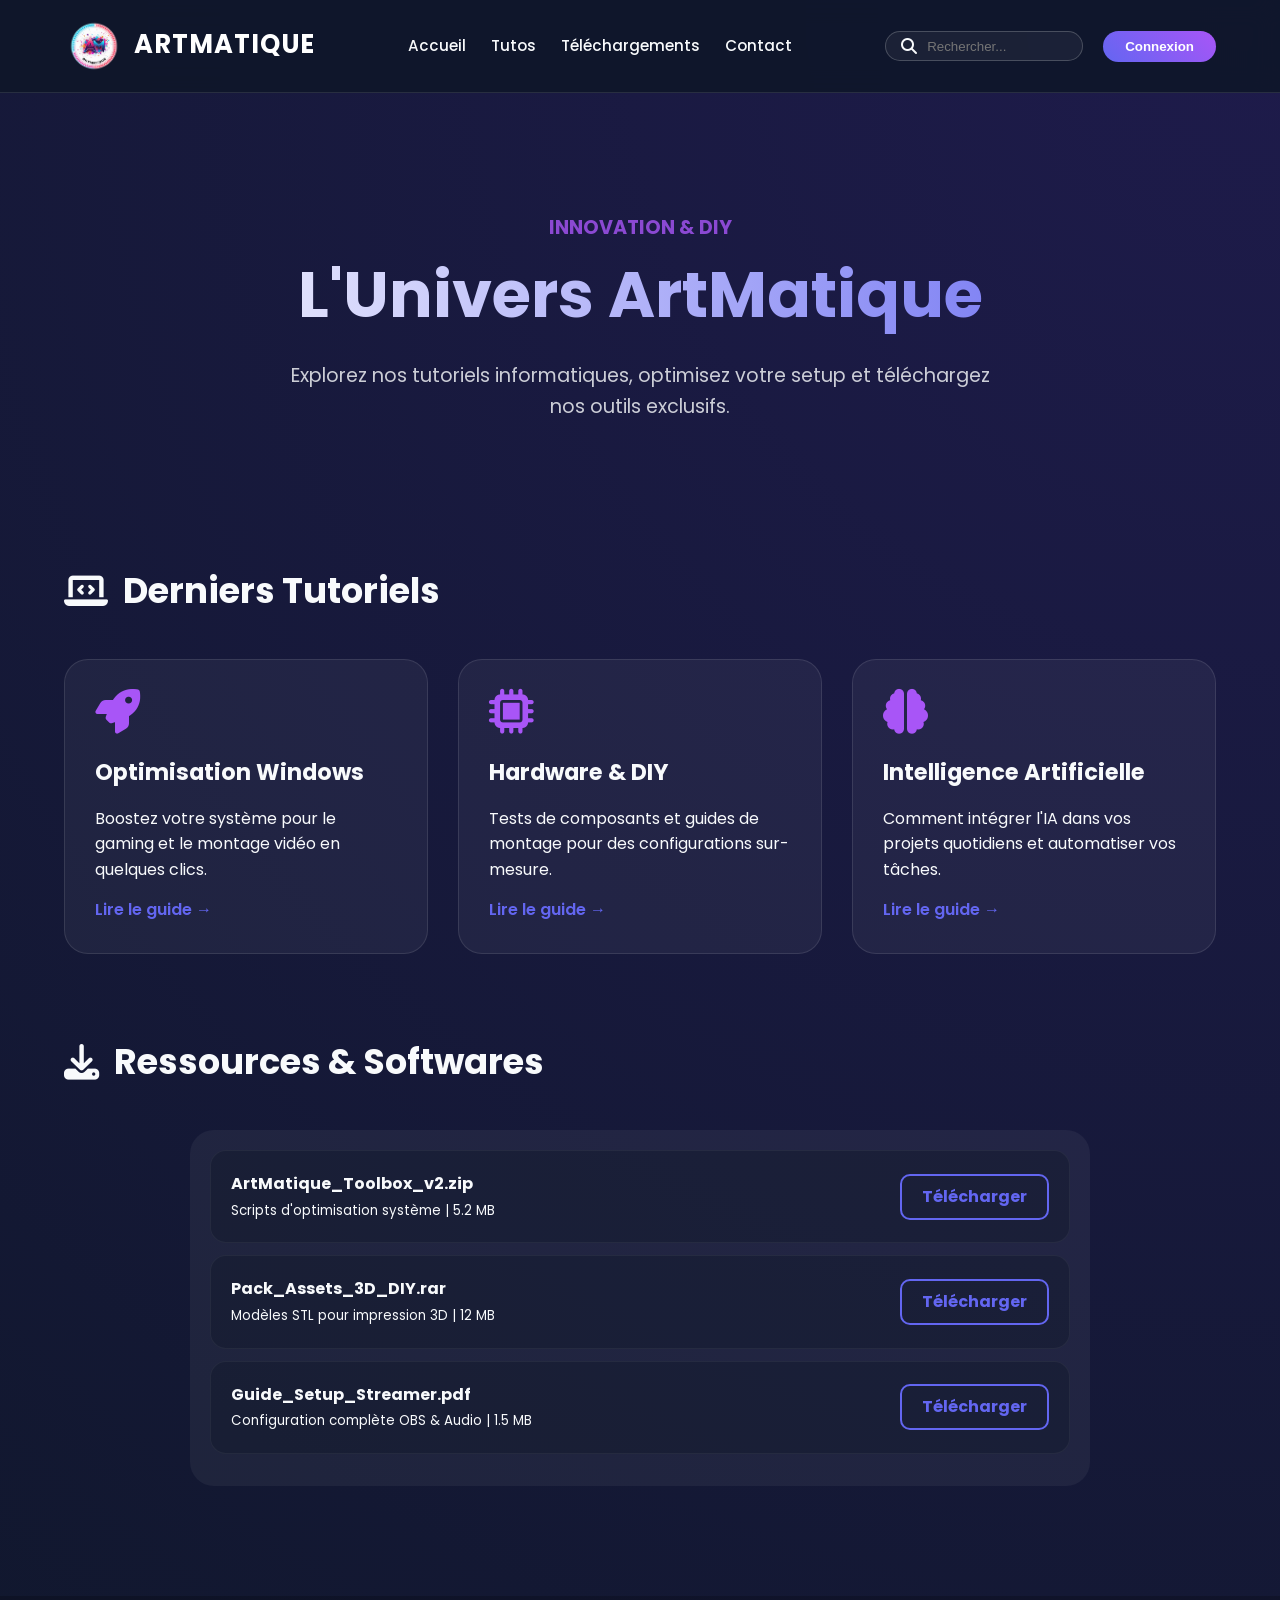
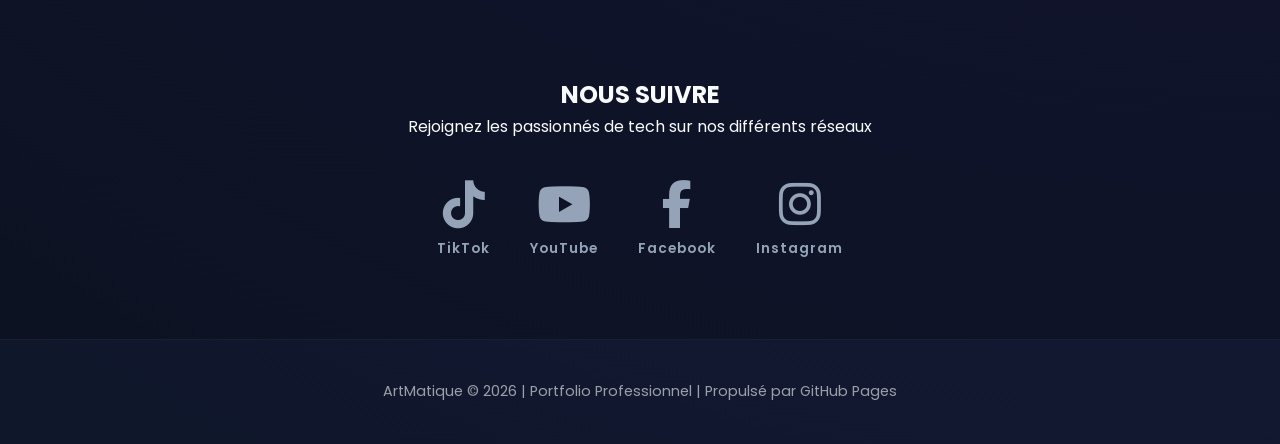
==== index.html @ 679d58e5 "index.html" ====
<!DOCTYPE html>
<html lang="fr">
<head>
    <meta charset="UTF-8">
    <meta name="description" content="ArtMatique - Tutoriels informatiques, optimisation PC, logiciels et ressources gratuites.">
    <meta name="keywords" content="informatique, tutoriel, windows, optimisation pc, logiciels, tech Sénégal">
    <meta name="author" content="ArtMatique">
    <meta name="viewport" content="width=device-width, initial-scale=1.0">
    <title>ArtMatique</title>
    
    <link rel="stylesheet" href="https://cdnjs.cloudflare.com/ajax/libs/font-awesome/6.4.0/css/all.min.css">
    <link href="https://fonts.googleapis.com/css2?family=Poppins:wght@300;400;600;700&display=swap" rel="stylesheet">
    <link rel="stylesheet" href="css/style.css">
</head> 
<body>

<header>
    <div class="logo">
        <a href="index.html" title = "logo_artmatique" ><img src="assets/logo_1.png" alt="Logo" class="logo-img"></a><span>ArtMatique</span>
    </div>
    <nav>
        <ul>
            <li><a href="index.html">Accueil</a></li>
            <li><a href="tutos.html">Tutos</a></li>
            <li><a href="downloads.html">Téléchargements</a></li>
            <li><a href="contact.html">Contact</a></li>
        </ul>
    </nav>
    <div class="nav-tools">
        <div class="search-box">
            <i class="fas fa-search"></i>
            <input type="text" placeholder="Rechercher...">
        </div>
        <button class="btn-login">Connexion</button>
    </div>
</header>

<section class="hero">
    <p style="color: var(--secondary); font-weight: 700; text-transform: uppercase;">Innovation & DIY</p>
    <h1>L'Univers ArtMatique</h1>
    <p>Explorez nos tutoriels informatiques, optimisez votre setup et téléchargez nos outils exclusifs.</p>
</section>

<div class="container">
    
    <h2 class="section-title" id="tutos"><i class="fas fa-laptop-code"></i> Derniers Tutoriels</h2>
    <div class="grid_main">
        <div class="card">
            <i class="fas fa-rocket"></i>
            <h3>Optimisation Windows</h3>
            <p>Boostez votre système pour le gaming et le montage vidéo en quelques clics.</p>
            <a href="#" style="color:var(--primary); text-decoration:none; margin-top:15px; display:block; font-weight:600;">Lire le guide →</a>
        </div>
        <div class="card">
            <i class="fas fa-microchip"></i>
            <h3>Hardware & DIY</h3>
            <p>Tests de composants et guides de montage pour des configurations sur-mesure.</p>
            <a href="#" style="color:var(--primary); text-decoration:none; margin-top:15px; display:block; font-weight:600;">Lire le guide →</a>
        </div>
        <div class="card">
            <i class="fas fa-brain"></i>
            <h3>Intelligence Artificielle</h3>
            <p>Comment intégrer l'IA dans vos projets quotidiens et automatiser vos tâches.</p>
            <a href="#" style="color:var(--primary); text-decoration:none; margin-top:15px; display:block; font-weight:600;">Lire le guide →</a>
        </div>
    </div>

    <h2 class="section-title" id="downloads" style="margin-top: 80px;"><i class="fas fa-download"></i> Ressources & Softwares</h2>
    <div class="download-container">
        <div class="dl-item">
            <div>
                <strong>ArtMatique_Toolbox_v2.zip</strong><br>
                <small>Scripts d'optimisation système | 5.2 MB</small>
            </div>
            <a href="#" class="btn-action">Télécharger</a>
        </div>
        <div class="dl-item">
            <div>
                <strong>Pack_Assets_3D_DIY.rar</strong><br>
                <small>Modèles STL pour impression 3D | 12 MB</small>
            </div>
            <a href="#" class="btn-action">Télécharger</a>
        </div>
        <div class="dl-item">
            <div>
                <strong>Guide_Setup_Streamer.pdf</strong><br>
                <small>Configuration complète OBS & Audio | 1.5 MB</small>
            </div>
            <a href="#" class="btn-action">Télécharger</a>
        </div>
    </div>

</div>

<section class="social-section" id="contact">
    <h2>NOUS SUIVRE</h2>
    <p>Rejoignez les passionnés de tech sur nos différents réseaux</p>
    <div class="social-links">
        <a href="#" class="social-icon tiktok">
            <i class="fab fa-tiktok"></i>
            <span>TikTok</span>
        </a>
        <a href="#" class="social-icon youtube">
            <i class="fab fa-youtube"></i>
            <span>YouTube</span>
        </a>
        <a href="#" class="social-icon facebook">
            <i class="fab fa-facebook-f"></i>
            <span>Facebook</span>
        </a>
        <a href="#" class="social-icon instagram">
            <i class="fab fa-instagram"></i>
            <span>Instagram</span>
        </a>
    </div>
</section>

<footer>
    <p>ArtMatique &copy; 2026 | Portfolio Professionnel | Propulsé par GitHub Pages</p>
</footer>

</body>
</html>
---- css/style.css ----
:root {
            --primary: #6366f1; 
            --secondary: #a855f7; 
            --dark: #0f172a;
            --glass: rgba(255, 255, 255, 0.05);
            --text: #f8fafc;
            --transition: all 0.3s ease;
        }

        * { box-sizing: border-box; margin: 0; padding: 0; }

        body {
            font-family: 'Poppins', sans-serif;
            background: radial-gradient(circle at top right, #1e1b4b, #0f172a);
            color: var(--text);
            min-height: 100vh;
            line-height: 1.6;
                    /*sl*/
        }

        /* --- NAVIGATION --- */
        header {
            background: rgba(15, 23, 42, 0.9);
            backdrop-filter: blur(12px);
            padding: 1rem 5%;
            display: flex;
            justify-content: space-between;
            align-items: center;
            position: sticky;
            top: 0;
            z-index: 1000;
            border-bottom: 1px solid rgba(255,255,255,0.1);
        }

        .logo { font-size: 1.6rem; font-weight: 700; color: var(--primary); text-transform: uppercase; letter-spacing: 1px; }
        .logo span { color: white; }

        nav ul { display: flex; list-style: none; gap: 25px; align-items: center; }
        nav a { text-decoration: none; color: var(--text); font-size: 0.95rem; font-weight: 500; transition: var(--transition); }
        nav a:hover { color: var(--primary); }

        .nav-tools { display: flex; align-items: center; gap: 20px; }

        .search-box {
            position: relative;
            background: var(--glass);
            border-radius: 25px;
            padding: 6px 15px;
            display: flex;
            align-items: center;
            border: 1px solid rgba(255,255,255,0.2);
        }
        .search-box input {
            background: transparent;
            border: none;
            color: white;
            outline: none;
            margin-left: 10px;
            width: 140px;
        }

        .btn-login {
            background: linear-gradient(45deg, var(--primary), var(--secondary));
            padding: 8px 22px;
            border-radius: 25px;
            font-weight: 600;
            border: none;
            color: white;
            cursor: pointer;
            transition: var(--transition);
        }
        .btn-login:hover { transform: scale(1.05); box-shadow: 0 0 15px rgba(99, 102, 241, 0.4); }

        /* --- HERO SECTION --- */
        .hero {
            padding: 120px 5% 80px;
            text-align: center;
            background: url('https://www.transparenttextures.com/patterns/carbon-fibre.png');
        }
        .hero h1 { font-size: 4rem; margin-bottom: 15px; background: linear-gradient(to right, #fff, var(--primary)); -webkit-background-clip: text; -webkit-text-fill-color: transparent; }
        .hero p { font-size: 1.2rem; opacity: 0.8; max-width: 700px; margin: 0 auto; }

        /* --- CONTENU --- */
        .container { padding: 60px 5%; }
        .section-title { margin-bottom: 40px; font-size: 2.2rem; display: flex; align-items: center; gap: 15px; }

        .grid_main {
            display: grid;
            grid-template-columns: repeat(auto-fit, minmax(320px, 1fr));
            gap: 30px;
                    
        }

        .card {
            background: var(--glass);
            border: 1px solid rgba(255,255,255,0.1);
            border-radius: 24px;
            padding: 30px;
            transition: var(--transition);
        }
        .card:hover {
            transform: translateY(-10px);
            background: rgba(255, 255, 255, 0.08);
            border-color: var(--primary);
        }
        .card i { font-size: 2.8rem; color: var(--secondary); margin-bottom: 20px; display: block; }
        .card h3 { margin-bottom: 15px; font-size: 1.4rem; }

        /* --- DOWNLOADS ---- */
        .download-container {
            background: var(--glass);
            border-radius: 24px;
            padding: 20px;
            max-width: 900px;
            margin: 0 auto;
        }
        .dl-item {
            display: flex;
            justify-content: space-between;
            align-items: center;
            background: rgba(15, 23, 42, 0.4);
            padding: 20px;
            border-radius: 16px;
            margin-bottom: 12px;
            border: 1px solid rgba(255,255,255,0.05);
            transition: 0.3s;
        }
        .dl-item:hover { border-color: var(--secondary); }
        .btn-action {
            color: var(--primary);
            text-decoration: none;
            font-weight: 700;
            border: 2px solid var(--primary);
            padding: 8px 20px;
            border-radius: 10px;
            transition: var(--transition);
        }
        .btn-action:hover { background: var(--primary); color: white; }

        /* --- NOUS SUIVRE --- */
        .social-section {
            text-align: center;
            padding: 80px 5%;
            background: rgba(0, 0, 0, 0.2);
            margin-top: 50px;
        }
        .social-links {
            display: flex;
            justify-content: center;
            flex-wrap: wrap;
            gap: 40px;
            margin-top: 40px;
        }
        .social-icon {
            display: flex;
            flex-direction: column;
            align-items: center;
            text-decoration: none;
            color: #94a3b8;
            transition: all 0.4s cubic-bezier(0.175, 0.885, 0.32, 1.275);
        }
        .social-icon i { font-size: 3rem; margin-bottom: 10px; }
        .social-icon span { font-size: 0.85rem; font-weight: 600; letter-spacing: 1px; }

        .social-icon:hover { transform: translateY(-10px) scale(1.1); }
        .tiktok:hover { color: #ff0050; }
        .youtube:hover { color: #ff0000; }
        .facebook:hover { color: #1877f2; }
        .instagram:hover { color: #e1306c; }

        /* --- FOOTER --- */
        footer {
            text-align: center;
            padding: 40px;
            border-top: 1px solid var(--glass);
            font-size: 0.9rem;
            opacity: 0.6;
        }

        /* Mobile Optimization */
       /* --- SECTION TUTOS (CORRECTION) --- */

/* Conteneur principal des vidéos */
.grid {
    display: flex;
    flex-direction: column; /* Aligne verticalement */
    gap: 50px;
    max-width: 900px; /* Un peu plus large pour que la vidéo respire */
    margin: 40px auto;
}

/* La carte Tuto */
.grid .card {
    background: rgba(255, 255, 255, 0.03);
    backdrop-filter: blur(10px);
    border: 1px solid rgba(255, 255, 255, 0.08);
    border-radius: 30px;
    padding: 40px; /* Plus d'espace interne */
    width: 100%;
    transition: var(--transition);
}

.grid .card:hover {
    transform: translateY(-5px);
    background: rgba(255, 255, 255, 0.06);
    border-color: var(--primary);
    box-shadow: 0 20px 40px rgba(0, 0, 0, 0.4);
}

/* Taille de la vidéo */
.video-container {
    position: relative;
    padding-bottom: 56.25%; /* Ratio 16:9 */
    height: 0;
    overflow: hidden;
    border-radius: 20px;
    margin-bottom: 25px;
    box-shadow: 0 10px 30px rgba(0, 0, 0, 0.5);
}

.video-container iframe {
    position: absolute;
    top: 0; left: 0;
    width: 100%; height: 100%;
    border: none;
}

/* Badge de catégorie */
.tag {
    background: linear-gradient(45deg, var(--primary), var(--secondary));
    color: white;
    font-size: 0.75rem;
    padding: 6px 15px;
    border-radius: 50px;
    text-transform: uppercase;
    font-weight: 700;
    display: inline-block;
    margin-bottom: 15px;
}

/* Texte */
.card-content h3 {
    color: #fff;
    font-size: 1.8rem;
    margin-bottom: 15px;
}

.card-content p {
    font-size: 1.05rem;
    color: #cbd5e1;
    margin-bottom: 30px;
    line-height: 1.8;
}

/* BOUTON YOUTUBE (ALIGNEMENT CORRIGÉ) */
.grid .btn-action {
    display: inline-flex; /* Utilise flex pour aligner l'icône et le texte */
    align-items: center;  /* Aligne verticalement au centre */
    justify-content: center;
    gap: 12px;           /* Espace entre l'icône et le texte */
    background: transparent;
    color: var(--primary);
    border: 2px solid var(--primary);
    padding: 12px 28px;
    border-radius: 12px;
    text-decoration: none;
    font-weight: 700;
    transition: var(--transition);
}

.grid .btn-action i {
    font-size: 1.2rem;   /* Taille de l'icône YouTube */
    color: inherit;      /* Prend la couleur du bouton */
    margin-bottom: 0;    /* Supprime la marge du bas qui décalait tout */
    display: inline-block;
}

.grid .btn-action:hover {
    background: var(--primary);
    color: white;
    transform: scale(1.02);
}

/* Logo */
.logo-img {
    height: 60px; /* Réduit à 60px car 120px cassait probablement ton header */
    vertical-align: middle;
    margin-right: 10px;
}

/* Mobile */
@media (max-width: 768px) {
    .grid { padding: 0 10px; }
    .grid .card { padding: 20px; }
    .card-content h3 { font-size: 1.4rem; }
}
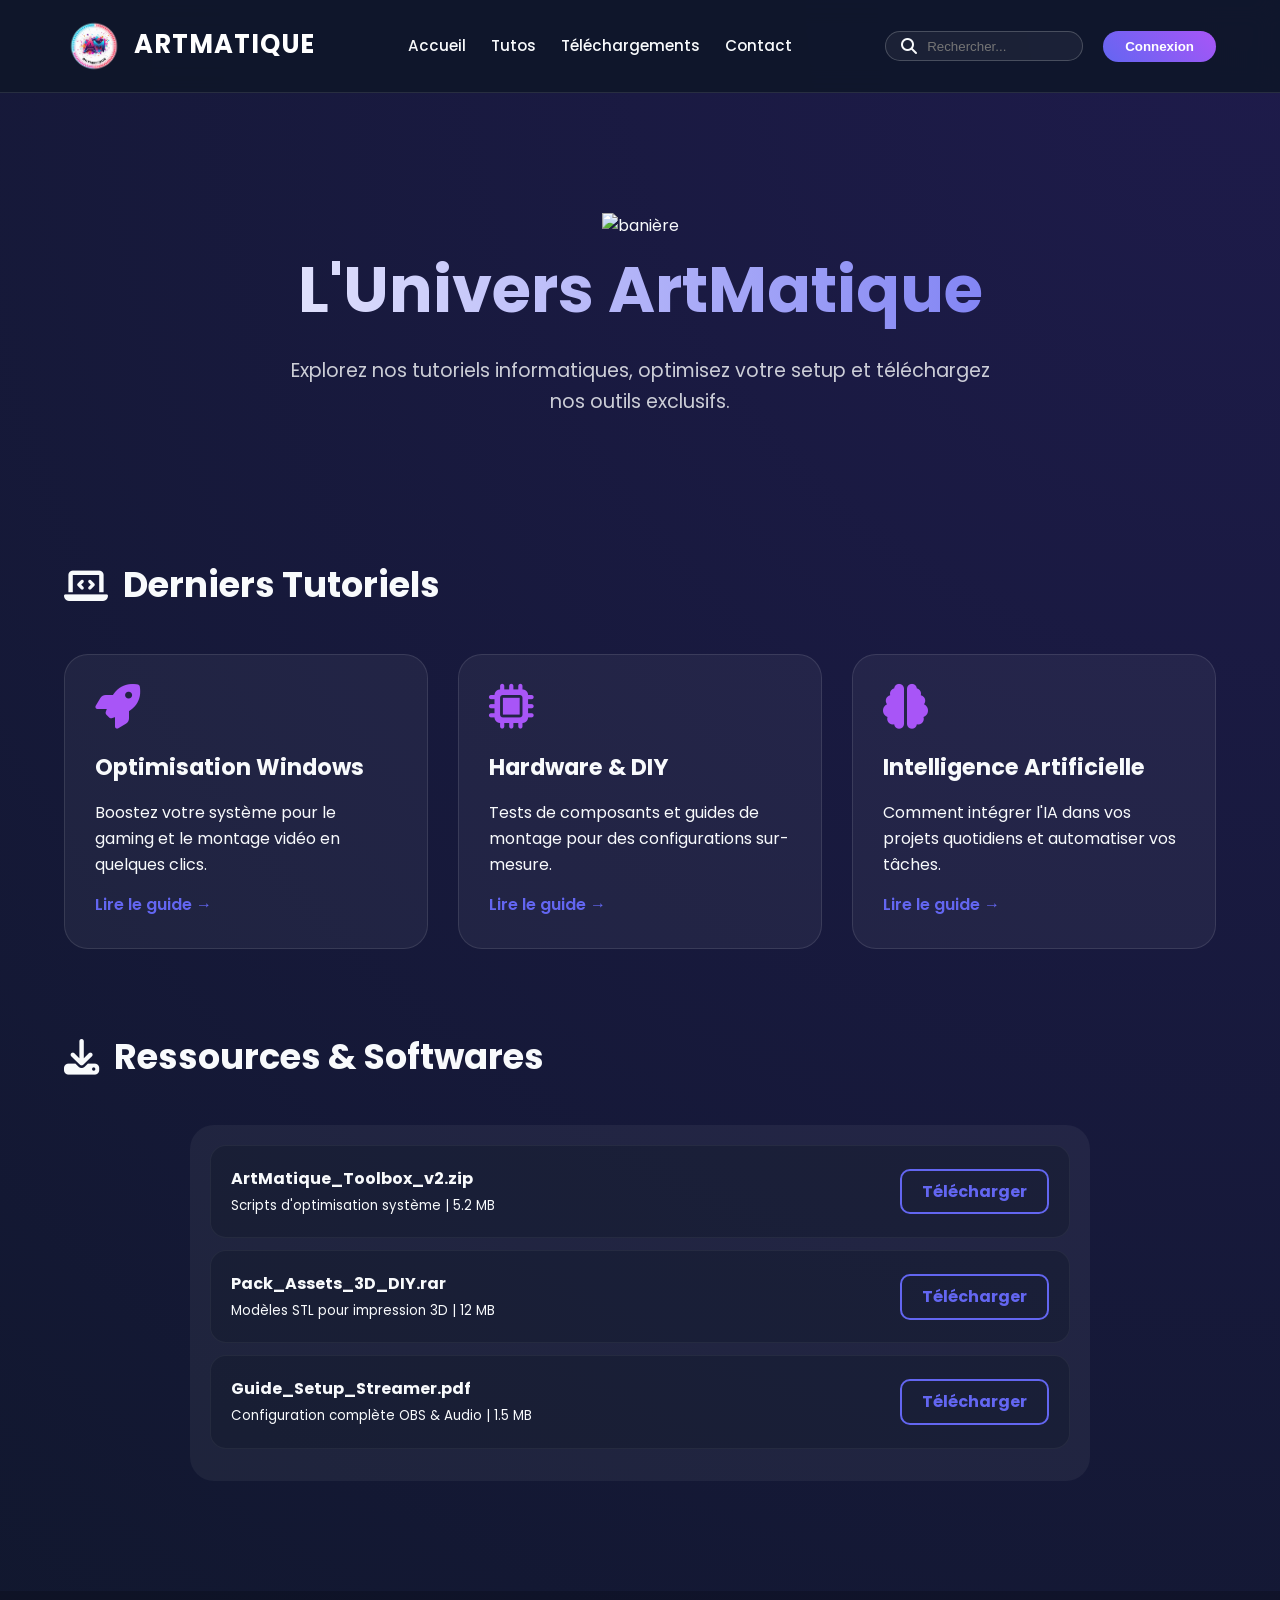
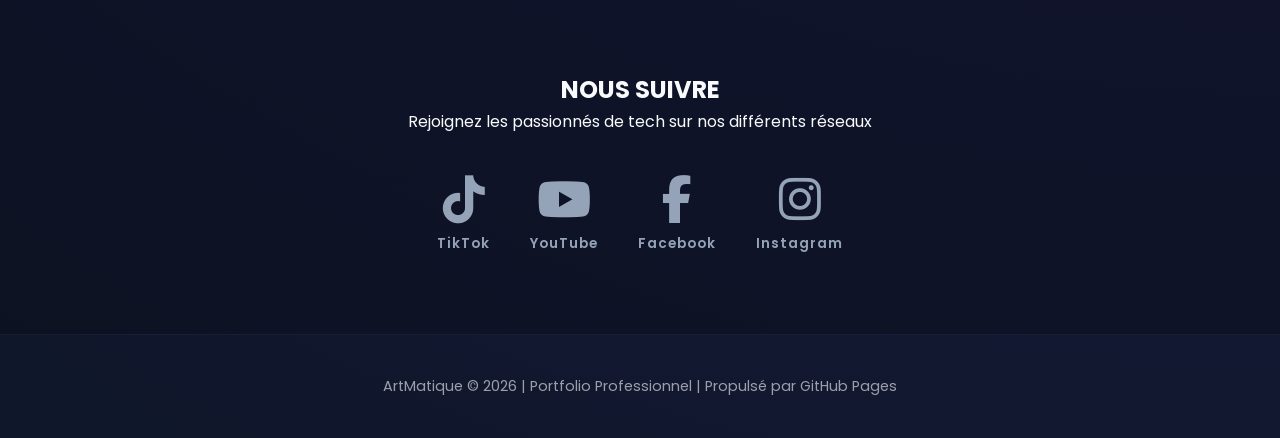
==== commit 1e423ef4: "Fix image source for hero section banner" ====
--- a/index.html
+++ b/index.html
@@ -6,7 +6,8 @@
     <meta name="keywords" content="informatique, tutoriel, windows, optimisation pc, logiciels, tech Sénégal">
     <meta name="author" content="ArtMatique">
     <meta name="viewport" content="width=device-width, initial-scale=1.0">
-    <title>ArtMatique</title>
+    <meta name="google-site-verification" content="CcK7PW3q4eCHnU6sGk1ZjInFiMDiixzeIgjHtxkePN4" />
+        <title>ArtMatique</title>
     
     <link rel="stylesheet" href="https://cdnjs.cloudflare.com/ajax/libs/font-awesome/6.4.0/css/all.min.css">
     <link href="https://fonts.googleapis.com/css2?family=Poppins:wght@300;400;600;700&display=swap" rel="stylesheet">
@@ -36,8 +37,7 @@
 </header>
 
 <section class="hero">
-    <p style="color: var(--secondary); font-weight: 700; text-transform: uppercase;">Innovation & DIY</p>
-    <h1>L'Univers ArtMatique</h1>
+<img src="assets/banierre.jpg" alt="banière" class="banniere-img"><h1>L'Univers ArtMatique</h1>
     <p>Explorez nos tutoriels informatiques, optimisez votre setup et téléchargez nos outils exclusifs.</p>
 </section>
 
@@ -96,11 +96,11 @@
     <h2>NOUS SUIVRE</h2>
     <p>Rejoignez les passionnés de tech sur nos différents réseaux</p>
     <div class="social-links">
-        <a href="#" class="social-icon tiktok">
+        <a href="https://tiktok.com/@diangando1" class="social-icon tiktok">
             <i class="fab fa-tiktok"></i>
             <span>TikTok</span>
         </a>
-        <a href="#" class="social-icon youtube">
+        <a href="https://www.youtube.com/@Mekartronique" class="social-icon youtube">
             <i class="fab fa-youtube"></i>
             <span>YouTube</span>
         </a>
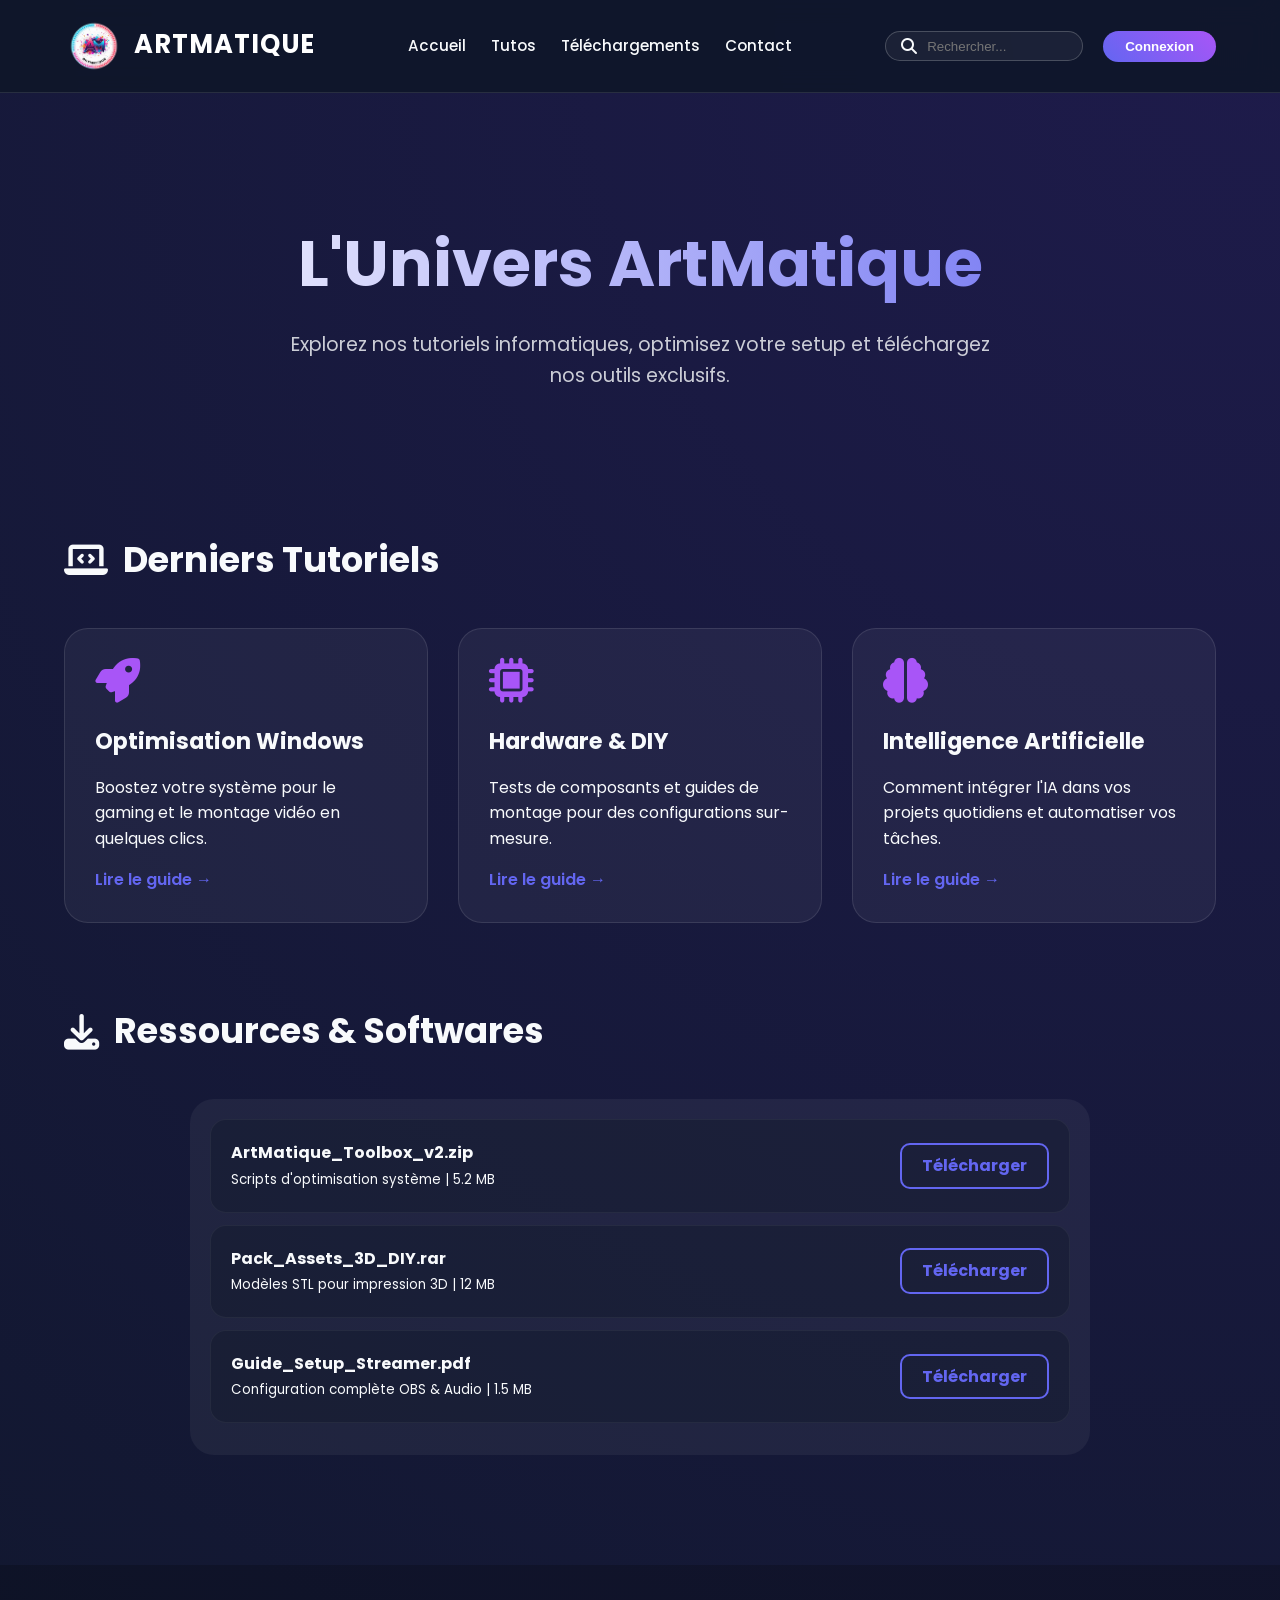
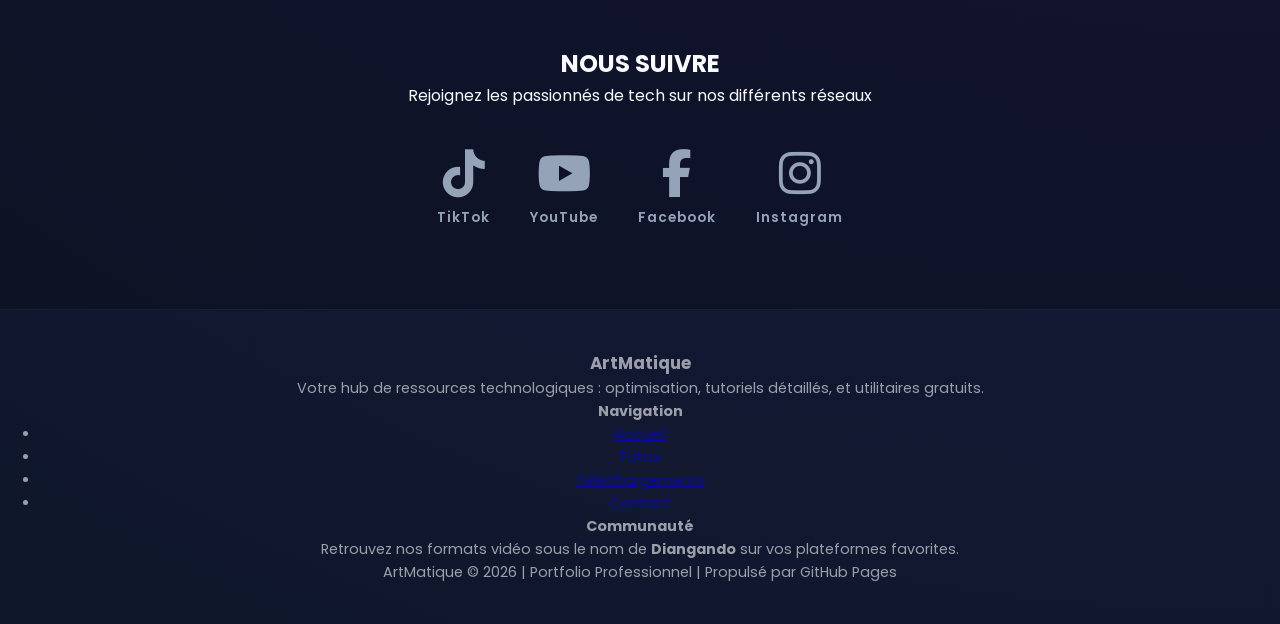
==== commit 9b189e64: "Revamp footer and hero section in index.html Updated footer and hero section with new content and st" ====
--- a/index.html
+++ b/index.html
@@ -7,7 +7,7 @@
     <meta name="author" content="ArtMatique">
     <meta name="viewport" content="width=device-width, initial-scale=1.0">
     <meta name="google-site-verification" content="CcK7PW3q4eCHnU6sGk1ZjInFiMDiixzeIgjHtxkePN4" />
-        <title>ArtMatique</title>
+    <title>ArtMatique</title>
     
     <link rel="stylesheet" href="https://cdnjs.cloudflare.com/ajax/libs/font-awesome/6.4.0/css/all.min.css">
     <link href="https://fonts.googleapis.com/css2?family=Poppins:wght@300;400;600;700&display=swap" rel="stylesheet">
@@ -17,7 +17,7 @@
 
 <header>
     <div class="logo">
-        <a href="index.html" title = "logo_artmatique" ><img src="assets/logo_1.png" alt="Logo" class="logo-img"></a><span>ArtMatique</span>
+        <a href="index.html" title="logo_artmatique"><img src="assets/logo_1.png" alt="Logo" class="logo-img"></a><span>ArtMatique</span>
     </div>
     <nav>
         <ul>
@@ -36,9 +36,12 @@
     </div>
 </header>
 
+<!-- Section Hero avec gestion de la bannière en arrière-plan -->
 <section class="hero">
-<img src="assets/banierre.jpg" alt="banière" class="banniere-img"><h1>L'Univers ArtMatique</h1>
-    <p>Explorez nos tutoriels informatiques, optimisez votre setup et téléchargez nos outils exclusifs.</p>
+    <div class="hero-content">
+        <h1>L'Univers ArtMatique</h1>
+        <p>Explorez nos tutoriels informatiques, optimisez votre setup et téléchargez nos outils exclusifs.</p>
+    </div>
 </section>
 
 <div class="container">
@@ -115,8 +118,30 @@
     </div>
 </section>
 
-<footer>
-    <p>ArtMatique &copy; 2026 | Portfolio Professionnel | Propulsé par GitHub Pages</p>
+<!-- Footer Nouveau et Plus Cool -->
+<footer class="main-footer">
+    <div class="footer-container">
+        <div class="footer-brand">
+            <h3>ArtMatique</h3>
+            <p>Votre hub de ressources technologiques : optimisation, tutoriels détaillés, et utilitaires gratuits.</p>
+        </div>
+        <div class="footer-links">
+            <h4>Navigation</h4>
+            <ul>
+                <li><a href="index.html">Accueil</a></li>
+                <li><a href="tutos.html">Tutos</a></li>
+                <li><a href="downloads.html">Téléchargements</a></li>
+                <li><a href="contact.html">Contact</a></li>
+            </ul>
+        </div>
+        <div class="footer-community">
+            <h4>Communauté</h4>
+            <p>Retrouvez nos formats vidéo sous le nom de <strong>Diangando</strong> sur vos plateformes favorites.</p>
+        </div>
+    </div>
+    <div class="footer-bottom">
+        <p>ArtMatique &copy; 2026 | Portfolio Professionnel | Propulsé par GitHub Pages</p>
+    </div>
 </footer>
 
 </body>
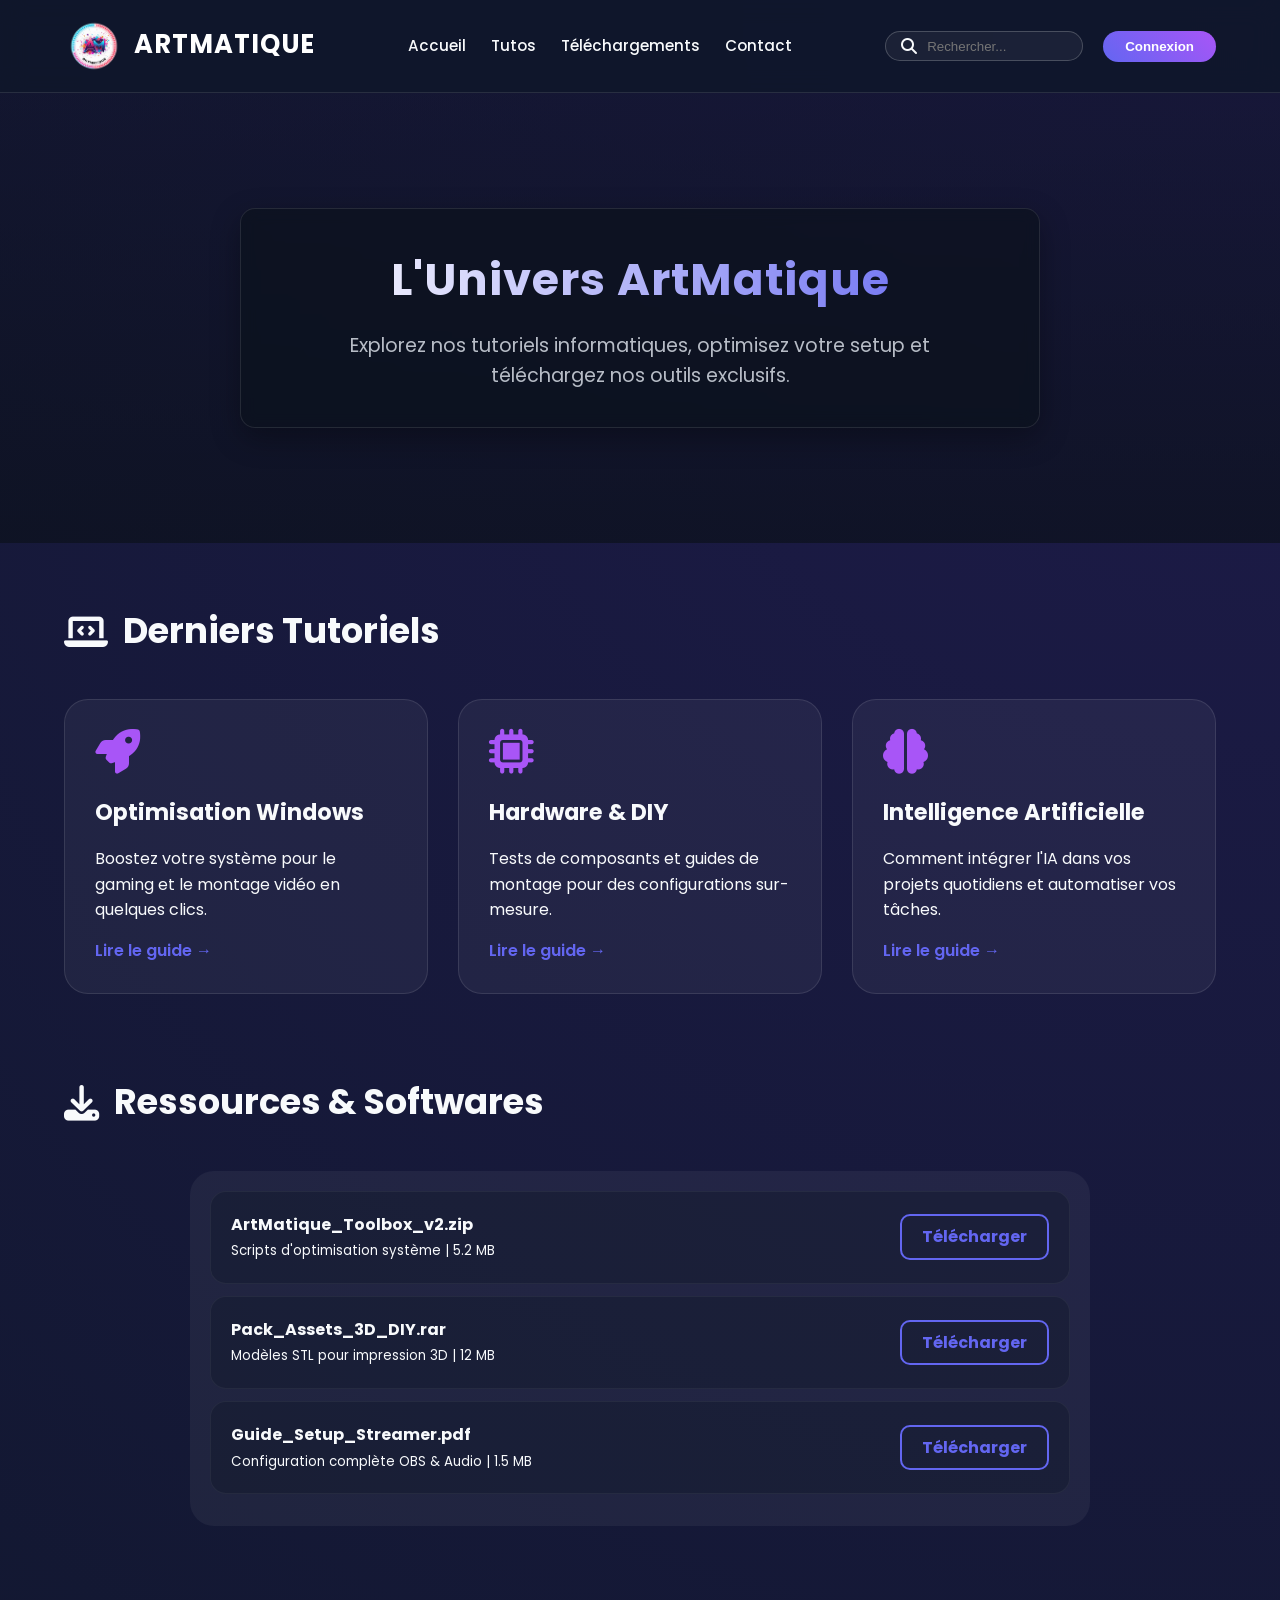
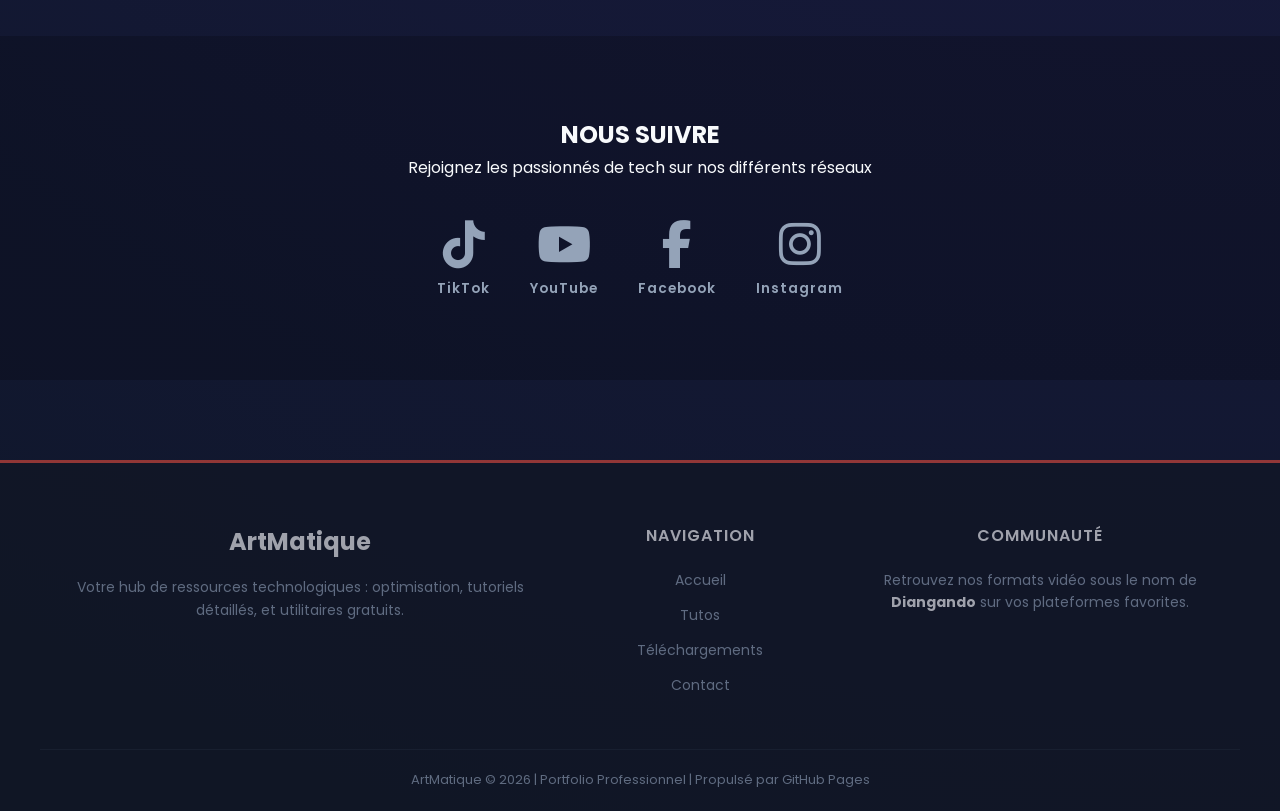
==== commit 57a913f7: "Update index.html" ====
--- a/index.html
+++ b/index.html
@@ -7,6 +7,8 @@
     <meta name="author" content="ArtMatique">
     <meta name="viewport" content="width=device-width, initial-scale=1.0">
     <meta name="google-site-verification" content="CcK7PW3q4eCHnU6sGk1ZjInFiMDiixzeIgjHtxkePN4" />
+    <script async src="https://pagead2.googlesyndication.com/pagead/js/adsbygoogle.js?client=ca-pub-4691083985046231"
+     crossorigin="anonymous"></script>
     <title>ArtMatique</title>
     
     <link rel="stylesheet" href="https://cdnjs.cloudflare.com/ajax/libs/font-awesome/6.4.0/css/all.min.css">
--- a/css/style.css
+++ b/css/style.css
@@ -252,7 +252,7 @@
     line-height: 1.8;
 }
 
-/* BOUTON YOUTUBE (ALIGNEMENT CORRIGÉ) */
+/* BOUTON YOUTUBE  */
 .grid .btn-action {
     display: inline-flex; /* Utilise flex pour aligner l'icône et le texte */
     align-items: center;  /* Aligne verticalement au centre */
@@ -294,3 +294,146 @@
     .grid .card { padding: 20px; }
     .card-content h3 { font-size: 1.4rem; }
 }
+
+/* ==========================================================================
+   BANNIÈRE HERO (Ajustements styles)
+   ========================================================================== */
+.hero {
+    background-image: linear-gradient(rgba(12, 17, 29, 0.4), rgba(12, 17, 29, 0.75)), url('../assets/banierre.jpg');
+    background-size: cover;
+    background-position: center;
+    background-repeat: no-repeat;
+    min-height: 450px;
+    display: flex;
+    justify-content: center;
+    align-items: center;
+    padding: 40px 20px;
+    box-sizing: border-box;
+}
+
+.hero-content {
+    background: rgba(12, 17, 29, 0.65);
+    backdrop-filter: blur(8px);
+    -webkit-backdrop-filter: blur(8px);
+    padding: 35px 50px;
+    border-radius: 15px;
+    max-width: 800px;
+    text-align: center;
+    border: 1px solid rgba(255, 255, 255, 0.1);
+    box-shadow: 0 10px 30px rgba(0, 0, 0, 0.3);
+}
+
+.hero h1 {
+    color: #ffffff;
+    font-size: 2.8rem;
+    font-weight: 700;
+    margin: 0 0 15px 0;
+    letter-spacing: 1px;
+}
+
+.hero p {
+    color: #e2e8f0;
+    font-size: 1.2rem;
+    line-height: 1.6;
+    margin: 0;
+}
+
+@media (max-width: 768px) {
+    .hero { min-height: 350px; }
+    .hero h1 { font-size: 2rem; }
+    .hero p { font-size: 1rem; }
+    .hero-content { padding: 20px; }
+}
+
+/* ==========================================================================
+   NOUVEAU FOOTER LOOK PRO
+   ========================================================================== */
+.main-footer {
+    background-color: #111622;
+    color: #94a3b8;
+    padding: 60px 0 20px 0;
+    font-family: 'Poppins', sans-serif;
+    margin-top: 80px;
+    border-top: 3px solid #e74c3c; /* Rappel de la couleur d'accent d'ArtMatique */
+}
+
+.footer-container {
+    max-width: 1200px;
+    margin: 0 auto;
+    display: grid;
+    grid-template-columns: 2fr 1fr 1.5fr;
+    gap: 40px;
+    padding: 0 20px;
+}
+
+.footer-brand h3 {
+    color: #ffffff;
+    font-size: 24px;
+    margin: 0 0 15px 0;
+    font-weight: 700;
+}
+
+.footer-brand p {
+    font-size: 14px;
+    line-height: 1.6;
+}
+
+.footer-links h4, .footer-community h4 {
+    color: #ffffff;
+    font-size: 16px;
+    font-weight: 600;
+    margin: 0 0 20px 0;
+    text-transform: uppercase;
+    letter-spacing: 1px;
+}
+
+.footer-links ul {
+    list-style: none;
+    padding: 0;
+    margin: 0;
+}
+
+.footer-links ul li {
+    margin-bottom: 12px;
+}
+
+.footer-links ul li a {
+    color: #94a3b8;
+    text-decoration: none;
+    font-size: 14px;
+    transition: color 0.3s ease;
+}
+
+.footer-links ul li a:hover {
+    color: #e74c3c;
+    padding-left: 5px;
+}
+
+.footer-community p {
+    font-size: 14px;
+    line-height: 1.6;
+}
+
+.footer-community strong {
+    color: #ffffff;
+}
+
+.footer-bottom {
+    max-width: 1200px;
+    margin: 40px auto 0 auto;
+    padding: 20px 20px 0 20px;
+    border-top: 1px solid rgba(148, 163, 184, 0.1);
+    text-align: center;
+    font-size: 13px;
+}
+
+@media (max-width: 768px) {
+    .footer-container {
+        grid-template-columns: 1fr;
+        gap: 30px;
+        text-align: center;
+    }
+    .footer-links ul li a:hover {
+        padding-left: 0;
+    }
+}
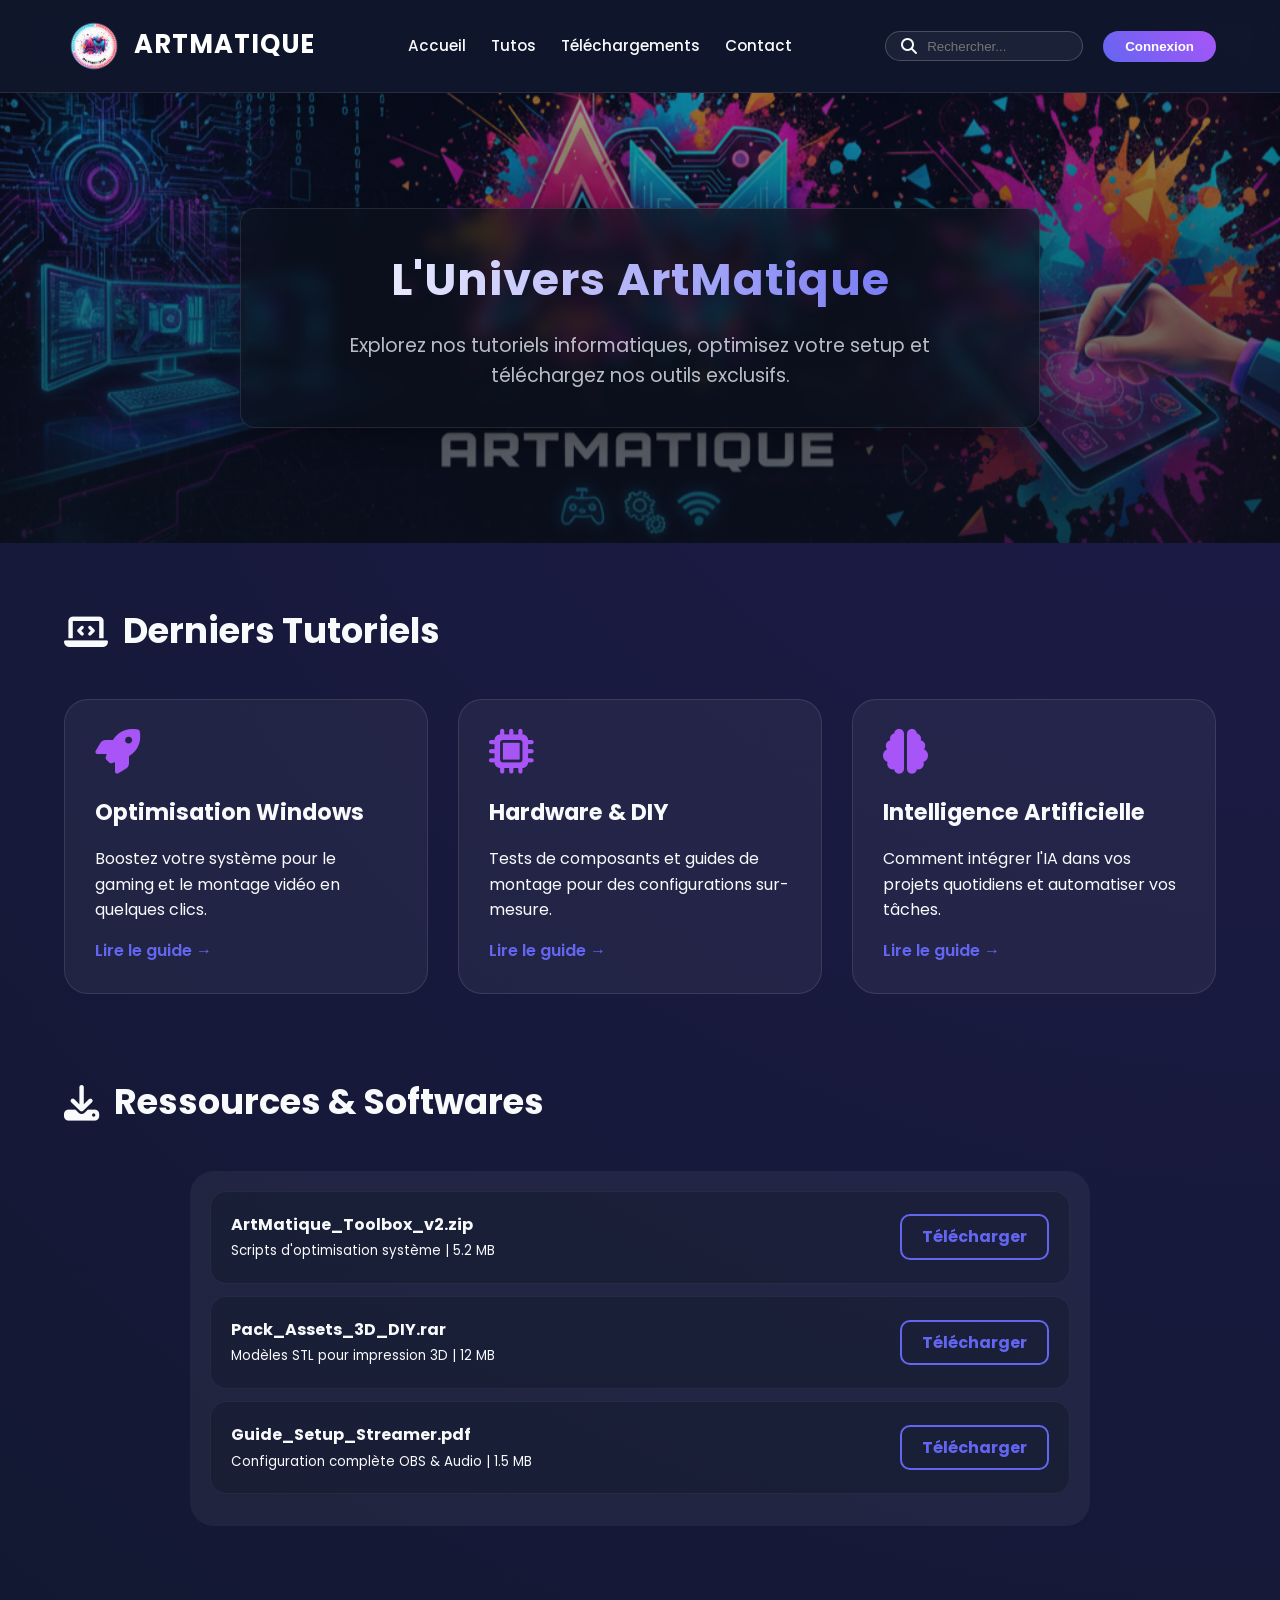
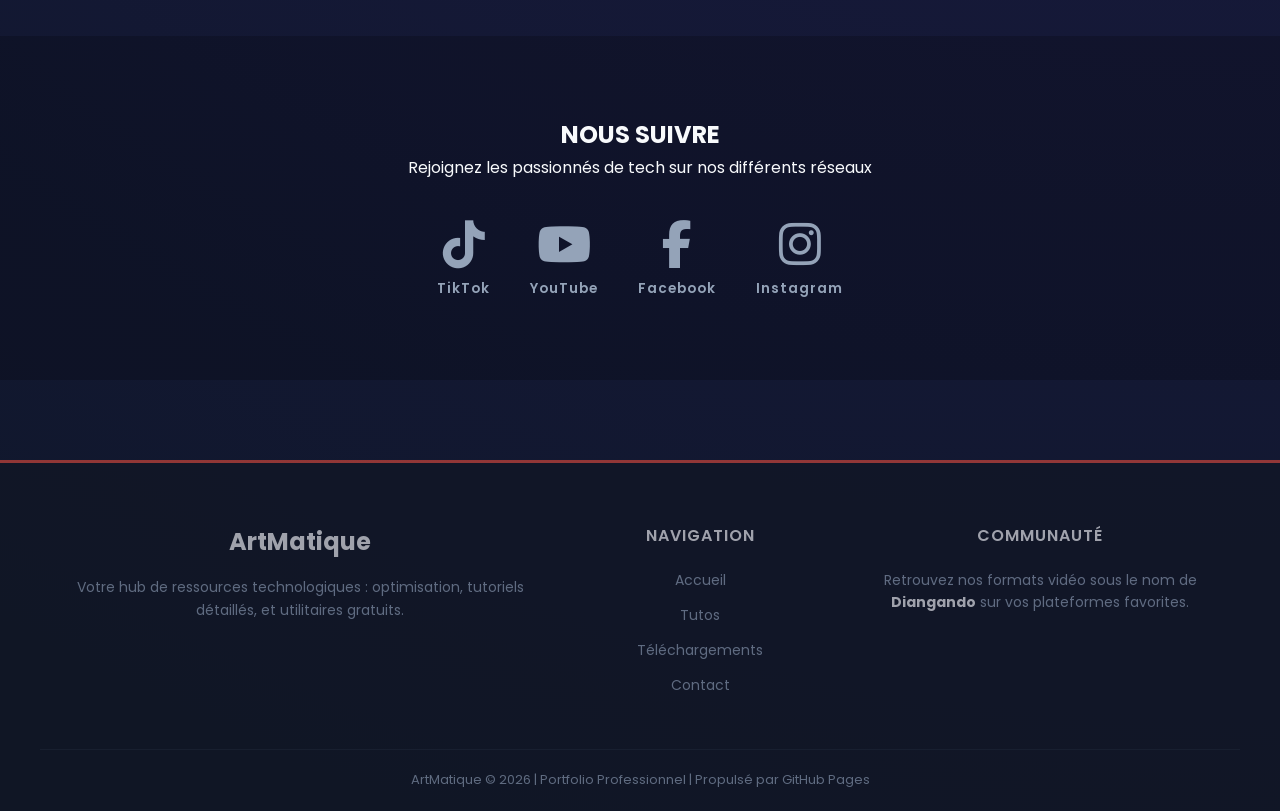
==== commit 47db4a1b: "Add Google AdSense meta tag to index.html" ====
--- a/index.html
+++ b/index.html
@@ -7,6 +7,7 @@
     <meta name="author" content="ArtMatique">
     <meta name="viewport" content="width=device-width, initial-scale=1.0">
     <meta name="google-site-verification" content="CcK7PW3q4eCHnU6sGk1ZjInFiMDiixzeIgjHtxkePN4" />
+    <meta name="google-adsense-account" content="ca-pub-4691083985046231">
     <script async src="https://pagead2.googlesyndication.com/pagead/js/adsbygoogle.js?client=ca-pub-4691083985046231"
      crossorigin="anonymous"></script>
     <title>ArtMatique</title>
--- a/css/style.css
+++ b/css/style.css
@@ -78,7 +78,7 @@
             background: url('https://www.transparenttextures.com/patterns/carbon-fibre.png');
         }
         .hero h1 { font-size: 4rem; margin-bottom: 15px; background: linear-gradient(to right, #fff, var(--primary)); -webkit-background-clip: text; -webkit-text-fill-color: transparent; }
-        .hero p { font-size: 1.2rem; opacity: 0.8; max-width: 700px; margin: 0 auto; }
+        .hero p { font-size: 1.2rem; opacity: 0.8; max-width: 700px; margin: 0 auto; } 
 
         /* --- CONTENU --- */
         .container { padding: 60px 5%; }
@@ -299,7 +299,7 @@
    BANNIÈRE HERO (Ajustements styles)
    ========================================================================== */
 .hero {
-    background-image: linear-gradient(rgba(12, 17, 29, 0.4), rgba(12, 17, 29, 0.75)), url('../assets/banierre.jpg');
+    background-image: linear-gradient(rgba(12, 17, 29, 0.4), rgba(12, 17, 29, 0.75)), url('../assets/banner.png');
     background-size: cover;
     background-position: center;
     background-repeat: no-repeat;
@@ -437,3 +437,66 @@
         padding-left: 0;
     }
 }
+
+/* Style du tableau de téléchargement */
+.download-table {
+    width: 100%;
+    background: white;
+    border-radius: 10px;
+    overflow: hidden;
+    box-shadow: 0 4px 15px rgba(0,0,0,0.1);
+    margin-top: 20px;
+}
+
+.table-header {
+    display: grid;
+    grid-template-columns: 2fr 1fr 1fr;
+    background: #2c3e50;
+    color: white;
+    padding: 15px;
+    font-weight: 600;
+    text-transform: uppercase;
+    font-size: 14px;
+}
+
+.table-row {
+    display: grid;
+    grid-template-columns: 2fr 1fr 1fr;
+    padding: 15px;
+    border-bottom: 1px solid #eee;
+    align-items: center;
+    transition: background 0.3s;
+}
+
+.table-row:hover {
+    background: #f9f9f9;
+}
+
+.table-row .name {
+    display: flex;
+    align-items: center;
+    gap: 15px;
+    font-weight: 600;
+    color: #333;
+}
+
+.table-row .name i {
+    color: #e74c3c; /* Couleur rouge ArtMatique */
+    font-size: 20px;
+}
+
+.btn-download {
+    background: #27ae60;
+    color: white;
+    padding: 8px 15px;
+    border-radius: 5px;
+    text-decoration: none;
+    font-size: 13px;
+    display: inline-block;
+    transition: 0.3s;
+}
+
+.btn-download:hover {
+    background: #219150;
+    transform: translateY(-2px);
+}
